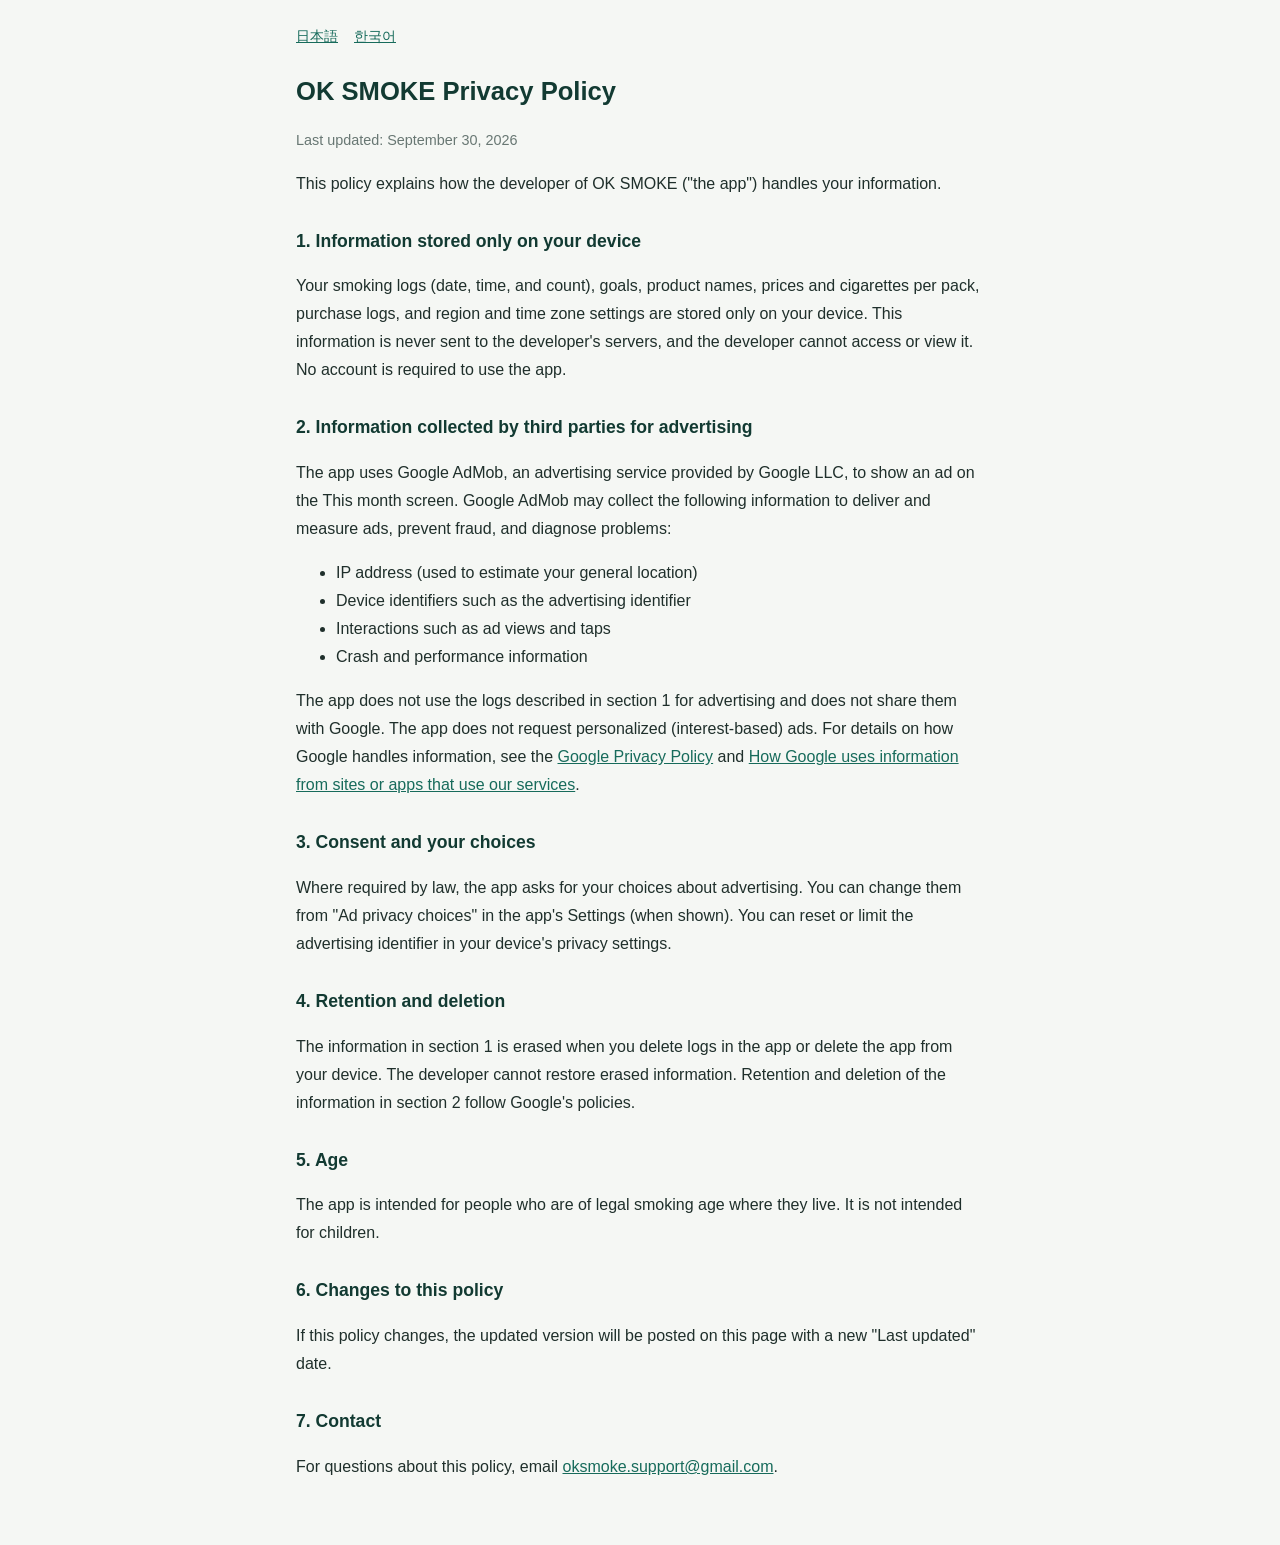
==== ok-smoke/en/privacy.html @ 362221d2 "feat(ok-smoke): プライバシーポリシー・サポートページとapp-ads.txtを公開 OK SMOKEのストア登録に必要な公開ページを配置する。 正本は no_smoking リポジトリ" ====
<!doctype html>
<html lang="en">
<head>
<meta charset="utf-8">
<meta name="viewport" content="width=device-width, initial-scale=1">
<title>OK SMOKE Privacy Policy</title>
<link rel="stylesheet" href="../style.css">
</head>
<body>
<main>
<nav aria-label="Other languages"><a href="../ja/privacy.html" hreflang="ja">日本語</a> <a href="../ko/privacy.html" hreflang="ko">한국어</a></nav>
<h1>OK SMOKE Privacy Policy</h1>
<p class="meta">Last updated: September 30, 2026</p>
<p>This policy explains how the developer of OK SMOKE ("the app") handles your information.</p><h2>1. Information stored only on your device</h2><p>Your smoking logs (date, time, and count), goals, product names, prices and cigarettes per pack, purchase logs, and region and time zone settings are stored only on your device. This information is never sent to the developer's servers, and the developer cannot access or view it. No account is required to use the app.</p><h2>2. Information collected by third parties for advertising</h2><p>The app uses Google AdMob, an advertising service provided by Google LLC, to show an ad on the This month screen. Google AdMob may collect the following information to deliver and measure ads, prevent fraud, and diagnose problems:</p><ul><li>IP address (used to estimate your general location)</li><li>Device identifiers such as the advertising identifier</li><li>Interactions such as ad views and taps</li><li>Crash and performance information</li></ul><p>The app does not use the logs described in section 1 for advertising and does not share them with Google. The app does not request personalized (interest-based) ads. For details on how Google handles information, see the <a href="https://policies.google.com/privacy">Google Privacy Policy</a> and <a href="https://policies.google.com/technologies/partner-sites">How Google uses information from sites or apps that use our services</a>.</p><h2>3. Consent and your choices</h2><p>Where required by law, the app asks for your choices about advertising. You can change them from "Ad privacy choices" in the app's Settings (when shown). You can reset or limit the advertising identifier in your device's privacy settings.</p><h2>4. Retention and deletion</h2><p>The information in section 1 is erased when you delete logs in the app or delete the app from your device. The developer cannot restore erased information. Retention and deletion of the information in section 2 follow Google's policies.</p><h2>5. Age</h2><p>The app is intended for people who are of legal smoking age where they live. It is not intended for children.</p><h2>6. Changes to this policy</h2><p>If this policy changes, the updated version will be posted on this page with a new "Last updated" date.</p><h2>7. Contact</h2><p>For questions about this policy, email <a href="mailto:oksmoke.support@gmail.com">oksmoke.support@gmail.com</a>.</p>
</main>
</body>
</html>
---- ok-smoke/style.css ----
*{box-sizing:border-box}body{margin:0;font-family:-apple-system,BlinkMacSystemFont,"Hiragino Sans","Apple SD Gothic Neo",sans-serif;line-height:1.75;color:#1f2f2b;background:#f5f7f4}main{max-width:720px;margin:0 auto;padding:24px 16px 48px}h1{color:#123a32;font-size:1.6rem;margin:0 0 4px}h2{color:#123a32;font-size:1.1rem;margin:28px 0 8px}a{color:#176b5b}.meta{color:#687773;font-size:.9rem}nav{font-size:.9rem;margin-bottom:20px}nav a{margin-right:12px}
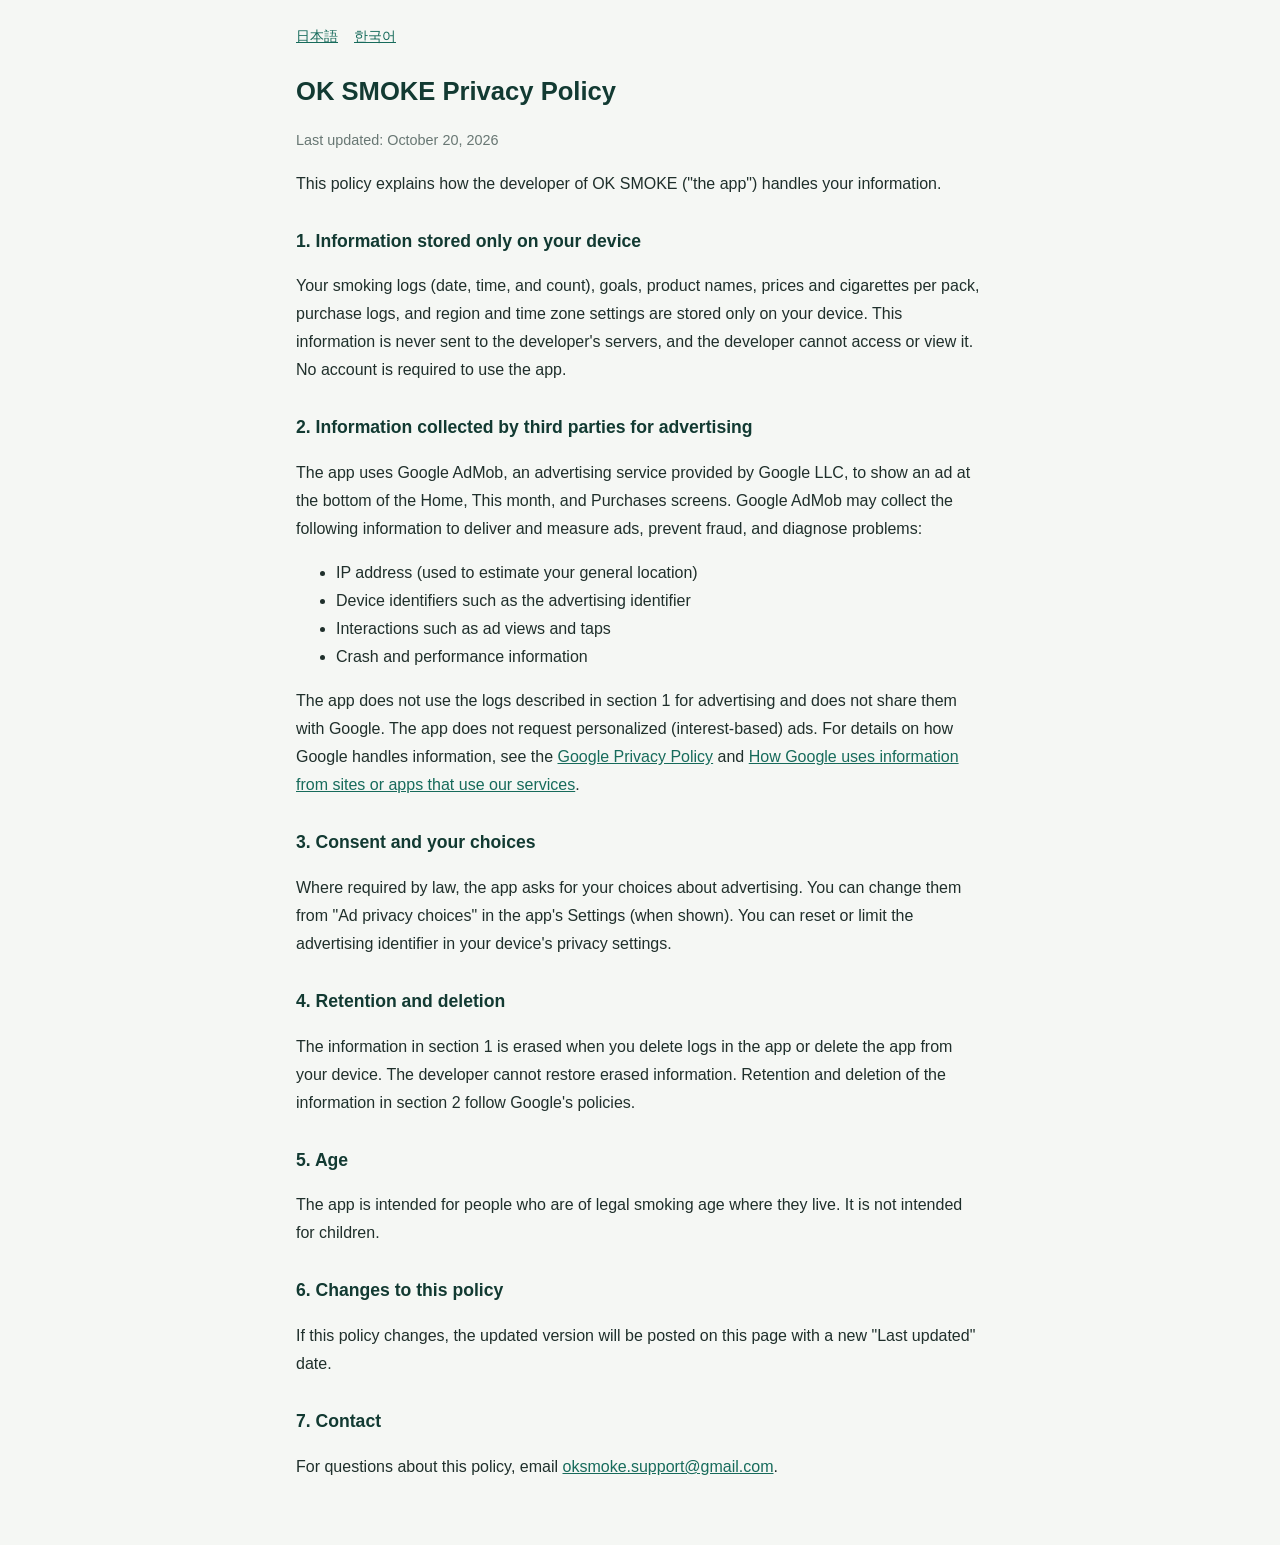
==== commit e270919b: "fix(ok-smoke): 広告の表示位置の記述を主要3画面の下部に合わせる アプリの広告を「今月」画面だけでなく、ホーム・今月・購入の各画面の下部に共通で表示するよう変更したため、 プライバシーポ" ====
--- a/ok-smoke/en/privacy.html
+++ b/ok-smoke/en/privacy.html
@@ -10,8 +10,8 @@
 <main>
 <nav aria-label="Other languages"><a href="../ja/privacy.html" hreflang="ja">日本語</a> <a href="../ko/privacy.html" hreflang="ko">한국어</a></nav>
 <h1>OK SMOKE Privacy Policy</h1>
-<p class="meta">Last updated: September 30, 2026</p>
-<p>This policy explains how the developer of OK SMOKE ("the app") handles your information.</p><h2>1. Information stored only on your device</h2><p>Your smoking logs (date, time, and count), goals, product names, prices and cigarettes per pack, purchase logs, and region and time zone settings are stored only on your device. This information is never sent to the developer's servers, and the developer cannot access or view it. No account is required to use the app.</p><h2>2. Information collected by third parties for advertising</h2><p>The app uses Google AdMob, an advertising service provided by Google LLC, to show an ad on the This month screen. Google AdMob may collect the following information to deliver and measure ads, prevent fraud, and diagnose problems:</p><ul><li>IP address (used to estimate your general location)</li><li>Device identifiers such as the advertising identifier</li><li>Interactions such as ad views and taps</li><li>Crash and performance information</li></ul><p>The app does not use the logs described in section 1 for advertising and does not share them with Google. The app does not request personalized (interest-based) ads. For details on how Google handles information, see the <a href="https://policies.google.com/privacy">Google Privacy Policy</a> and <a href="https://policies.google.com/technologies/partner-sites">How Google uses information from sites or apps that use our services</a>.</p><h2>3. Consent and your choices</h2><p>Where required by law, the app asks for your choices about advertising. You can change them from "Ad privacy choices" in the app's Settings (when shown). You can reset or limit the advertising identifier in your device's privacy settings.</p><h2>4. Retention and deletion</h2><p>The information in section 1 is erased when you delete logs in the app or delete the app from your device. The developer cannot restore erased information. Retention and deletion of the information in section 2 follow Google's policies.</p><h2>5. Age</h2><p>The app is intended for people who are of legal smoking age where they live. It is not intended for children.</p><h2>6. Changes to this policy</h2><p>If this policy changes, the updated version will be posted on this page with a new "Last updated" date.</p><h2>7. Contact</h2><p>For questions about this policy, email <a href="mailto:oksmoke.support@gmail.com">oksmoke.support@gmail.com</a>.</p>
+<p class="meta">Last updated: October 20, 2026</p>
+<p>This policy explains how the developer of OK SMOKE ("the app") handles your information.</p><h2>1. Information stored only on your device</h2><p>Your smoking logs (date, time, and count), goals, product names, prices and cigarettes per pack, purchase logs, and region and time zone settings are stored only on your device. This information is never sent to the developer's servers, and the developer cannot access or view it. No account is required to use the app.</p><h2>2. Information collected by third parties for advertising</h2><p>The app uses Google AdMob, an advertising service provided by Google LLC, to show an ad at the bottom of the Home, This month, and Purchases screens. Google AdMob may collect the following information to deliver and measure ads, prevent fraud, and diagnose problems:</p><ul><li>IP address (used to estimate your general location)</li><li>Device identifiers such as the advertising identifier</li><li>Interactions such as ad views and taps</li><li>Crash and performance information</li></ul><p>The app does not use the logs described in section 1 for advertising and does not share them with Google. The app does not request personalized (interest-based) ads. For details on how Google handles information, see the <a href="https://policies.google.com/privacy">Google Privacy Policy</a> and <a href="https://policies.google.com/technologies/partner-sites">How Google uses information from sites or apps that use our services</a>.</p><h2>3. Consent and your choices</h2><p>Where required by law, the app asks for your choices about advertising. You can change them from "Ad privacy choices" in the app's Settings (when shown). You can reset or limit the advertising identifier in your device's privacy settings.</p><h2>4. Retention and deletion</h2><p>The information in section 1 is erased when you delete logs in the app or delete the app from your device. The developer cannot restore erased information. Retention and deletion of the information in section 2 follow Google's policies.</p><h2>5. Age</h2><p>The app is intended for people who are of legal smoking age where they live. It is not intended for children.</p><h2>6. Changes to this policy</h2><p>If this policy changes, the updated version will be posted on this page with a new "Last updated" date.</p><h2>7. Contact</h2><p>For questions about this policy, email <a href="mailto:oksmoke.support@gmail.com">oksmoke.support@gmail.com</a>.</p>
 </main>
 </body>
 </html>
